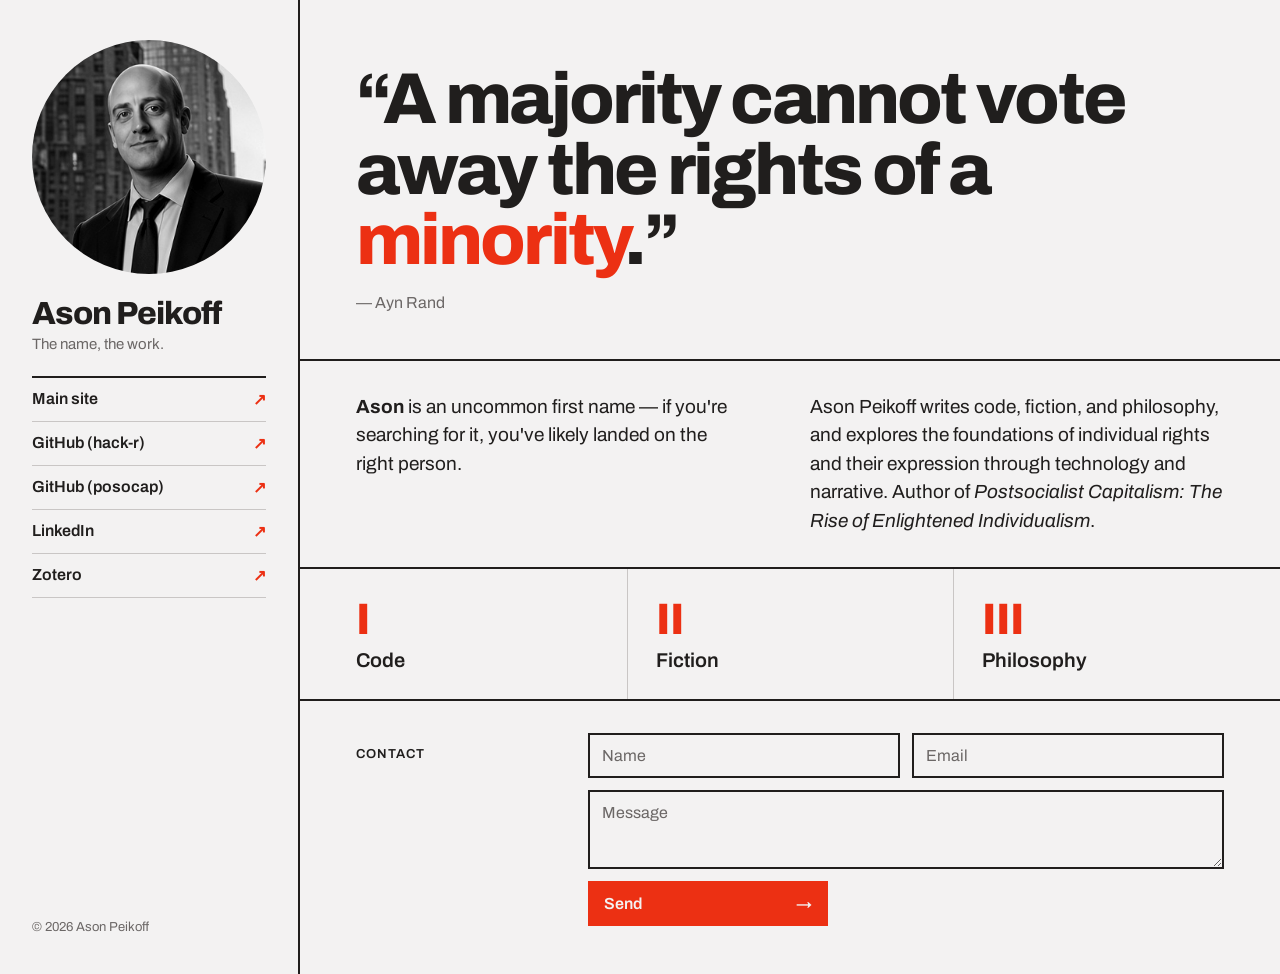
==== ason-pw/public/index.html @ e2af0a05 "Add ason.pw as a separate site in this repo Same personal-brand family as asonpeikoff.com but deploy" ====
<!DOCTYPE html>
<html lang="en">
<head>
  <meta charset="UTF-8">
  <meta name="viewport" content="width=device-width, initial-scale=1.0">
  <title>Ason Peikoff — the name, the work</title>
  <meta name="description" content="Ason Peikoff: who has the name, what it means, and where to find his code, fiction, and philosophy. Author of Postsocialist Capitalism: The Rise of Enlightened Individualism.">
  <meta name="author" content="Ason Peikoff">
  <meta name="color-scheme" content="dark light">
  <link rel="canonical" href="https://ason.pw/">

  <meta property="og:type" content="profile">
  <meta property="og:url" content="https://ason.pw/">
  <meta property="og:title" content="Ason Peikoff — the name, the work">
  <meta property="og:description" content="Who is Ason Peikoff: the name, the work, and where to find him.">
  <meta property="og:image" content="https://ason.pw/portrait.jpg">
  <meta property="og:image:alt" content="Portrait of Ason Peikoff">
  <meta name="twitter:card" content="summary">
  <meta name="twitter:title" content="Ason Peikoff — the name, the work">
  <meta name="twitter:description" content="Who is Ason Peikoff: the name, the work, and where to find him.">
  <meta name="twitter:image" content="https://ason.pw/portrait.jpg">

  <link rel="icon" href="favicon.svg" type="image/svg+xml">

  <link rel="preconnect" href="https://fonts.googleapis.com">
  <link rel="preconnect" href="https://fonts.gstatic.com" crossorigin>
  <link href="https://fonts.googleapis.com/css2?family=Archivo:ital,wght@0,400;0,600;0,800;1,400&display=swap" rel="stylesheet">
  <link rel="stylesheet" href="styles.css">

  <script type="application/ld+json">
  {
    "@context": "https://schema.org",
    "@type": "Person",
    "name": "Ason Peikoff",
    "url": "https://ason.pw/",
    "image": "https://ason.pw/portrait.jpg",
    "description": "Ason Peikoff: the name, the work. Code, fiction, and philosophy.",
    "knowsAbout": ["individual rights", "philosophy", "fiction", "software development"],
    "sameAs": [
      "https://asonpeikoff.com/",
      "https://github.com/hack-r",
      "https://github.com/posocap",
      "https://linkedin.com/in/apeikoff",
      "https://www.zotero.org/hackr/items"
    ]
  }
  </script>
</head>
<body>
  <div class="page">
    <aside class="rail">
      <div class="rail-head">
        <img class="portrait" src="portrait.jpg" alt="Portrait of Ason Peikoff" width="236" height="236">
        <div class="identity">
          <h1 class="name">Ason Peikoff</h1>
          <p class="tagline">The name, the work.</p>
        </div>
      </div>
      <nav class="links" aria-label="Profiles">
        <a href="https://asonpeikoff.com/">Main site<span class="arrow" aria-hidden="true">↗</span></a>
        <a href="https://github.com/hack-r">GitHub (hack-r)<span class="arrow" aria-hidden="true">↗</span></a>
        <a href="https://github.com/posocap">GitHub (posocap)<span class="arrow" aria-hidden="true">↗</span></a>
        <a href="https://linkedin.com/in/apeikoff">LinkedIn<span class="arrow" aria-hidden="true">↗</span></a>
        <a href="https://www.zotero.org/hackr/items">Zotero<span class="arrow" aria-hidden="true">↗</span></a>
      </nav>
      <p class="copyright">© 2026 Ason Peikoff</p>
    </aside>

    <main class="main">
      <section class="band quote">
        <blockquote>“A majority cannot vote away the rights of a <span class="accent">minority</span>.”</blockquote>
        <p class="attribution">— Ayn Rand</p>
      </section>

      <section class="band about">
        <p><strong>Ason</strong> is an uncommon first name — if you're searching for it, you've likely landed on the right person.</p>
        <p>Ason Peikoff writes code, fiction, and philosophy, and explores the foundations of individual rights and their expression through technology and narrative. Author of <em>Postsocialist Capitalism: The Rise of Enlightened Individualism</em>.</p>
      </section>

      <section class="band sections" aria-label="Sections">
        <div class="cell">
          <span class="numeral" aria-hidden="true">I</span>
          <a class="label" href="https://github.com/hack-r">Code</a>
        </div>
        <div class="cell">
          <span class="numeral" aria-hidden="true">II</span>
          <span class="label">Fiction</span>
        </div>
        <div class="cell">
          <span class="numeral" aria-hidden="true">III</span>
          <a class="label" href="https://posocap.com">Philosophy</a>
        </div>
      </section>

      <section class="band contact" id="contact">
        <h2 class="contact-label">Contact</h2>
        <form class="contact-form" action="https://formsubmit.co/asonpeikoff@gmail.com" method="POST">
          <input type="text" name="name" placeholder="Name" aria-label="Name" autocomplete="name" required>
          <input type="email" name="email" placeholder="Email" aria-label="Email" autocomplete="email" required>
          <textarea name="message" placeholder="Message" aria-label="Message" rows="3" required></textarea>
          <input type="hidden" name="_subject" value="New message from Ason.pw">
          <input type="hidden" name="_captcha" value="false">
          <input type="text" name="_honey" class="honey" tabindex="-1" autocomplete="off" aria-hidden="true">
          <input type="hidden" name="_next" value="https://ason.pw/#sent">
          <button type="submit">Send <span aria-hidden="true">→</span></button>
        </form>
        <p class="sent" id="sent" role="status">Thanks — message sent.</p>
      </section>
    </main>
  </div>

  <script>
    (function () {
      var form = document.querySelector('.contact-form');
      form.querySelector('button').addEventListener('click', function () {
        form.classList.add('submitted');
      });
    })();
  </script>
</body>
</html>
---- ason-pw/public/styles.css ----
/* AsonPeikoff.com — option 2d "Rail" */

:root {
  /* Dark (as designed) */
  --ground: #1a1817;
  --ink: #f3f2f2;
  --muted: #a09b99;
  --hairline: #3a3634;
  --portrait-bg: #2a2725;
  --accent: #ec3013;
  --button-hover: #ff4a2a;
  --button-active: #d42a10;
  --selection: rgba(236, 48, 19, 0.35);

  --font: 'Archivo', 'Helvetica Neue', Helvetica, Arial, sans-serif;
  --rule-major: 2px solid var(--ink);
  --rule-minor: 1px solid var(--hairline);
}

@media (prefers-color-scheme: light) {
  :root {
    --ground: #f3f2f2;
    --ink: #201e1d;
    --muted: #6b6766;
    --hairline: #c9c6c5;
    --portrait-bg: #eae9e9;
    --button-hover: #c82408;
    --button-active: #a51d06;
    --selection: rgba(236, 48, 19, 0.25);
  }
}

*, *::before, *::after { box-sizing: border-box; }

html { -webkit-text-size-adjust: 100%; }

body {
  margin: 0;
  background: var(--ground);
  color: var(--ink);
  font-family: var(--font);
  font-weight: 400;
  -webkit-font-smoothing: antialiased;
  -moz-osx-font-smoothing: grayscale;
}

::selection { background: var(--selection); color: var(--ink); }

a { color: inherit; text-decoration: none; }
a:hover { color: var(--accent); }

:focus { outline: none; }
:focus-visible { outline: 2px solid #ec3013; outline-offset: 2px; }

p, h1, h2, blockquote { margin: 0; }

/* ---------- Layout ---------- */

.page {
  display: grid;
  grid-template-columns: 300px minmax(0, 1fr);
  max-width: 1440px;
  min-height: 100vh;
}

/* ---------- Rail ---------- */

.rail {
  padding: 40px 32px;
  border-right: var(--rule-major);
  display: flex;
  flex-direction: column;
  gap: 24px;
}

.portrait {
  display: block;
  width: 100%;
  height: auto;
  aspect-ratio: 1;
  object-fit: cover;
  filter: grayscale(1) contrast(1.1);
  background: var(--portrait-bg);
  border-radius: 50%;
}

.rail-head { display: flex; flex-direction: column; gap: 24px; }

.identity { display: flex; flex-direction: column; gap: 6px; }

.name {
  font-size: 32px;
  font-weight: 800;
  line-height: 1;
  letter-spacing: -0.03em;
}

.tagline { font-size: 15px; color: var(--muted); }

.links {
  border-top: var(--rule-major);
  display: flex;
  flex-direction: column;
  font-size: 16px;
  font-weight: 600;
}

.links a {
  display: flex;
  justify-content: space-between;
  padding: 12px 0;
  border-bottom: var(--rule-minor);
}

.arrow { color: var(--accent); }

.copyright { margin-top: auto; font-size: 13px; color: var(--muted); }

/* ---------- Main ---------- */

.main { display: flex; flex-direction: column; min-width: 0; }

.band { border-bottom: var(--rule-major); }
.band:last-child { border-bottom: 0; }

.accent { color: var(--accent); }

/* Quote */
.quote {
  padding: 64px 56px 48px;
  display: flex;
  flex-direction: column;
  gap: 18px;
}

.quote blockquote {
  font-size: clamp(40px, 7vw, 72px);
  font-weight: 800;
  line-height: 0.98;
  letter-spacing: -0.04em;
  text-wrap: pretty;
}

.attribution { font-size: 16px; color: var(--muted); }

/* About */
.about {
  padding: 32px 56px;
  display: grid;
  grid-template-columns: 1fr 1fr;
  gap: 40px;
}

.about p { font-size: 19px; line-height: 1.5; text-wrap: pretty; }

/* Sections */
.sections {
  display: grid;
  grid-template-columns: repeat(3, minmax(0, 1fr));
}

.cell {
  padding: 28px;
  display: flex;
  flex-direction: column;
  gap: 8px;
}

.cell:first-child { padding-left: 56px; }
.cell + .cell { border-left: var(--rule-minor); }

.cell .label { color: inherit; text-decoration: none; }
.cell .label:hover { color: var(--accent); }

.numeral {
  font-size: 44px;
  font-weight: 800;
  line-height: 1;
  color: var(--accent);
}

.label { font-size: 20px; font-weight: 600; }
.note { font-size: 15px; color: var(--muted); }
.link { font-size: 15px; font-weight: 600; }

/* Contact */
.contact {
  padding: 32px 56px 48px;
  display: grid;
  grid-template-columns: 200px minmax(0, 1fr);
  gap: 32px;
}

.contact-label {
  font-size: 13px;
  font-weight: 600;
  letter-spacing: 0.08em;
  text-transform: uppercase;
  padding-top: 14px;
}

.contact-form {
  display: grid;
  grid-template-columns: 1fr 1fr;
  gap: 12px;
}

.contact-form input,
.contact-form textarea {
  font: inherit;
  font-size: 16px;
  padding: 12px;
  border: 2px solid var(--ink);
  border-radius: 0;
  background: var(--ground);
  color: var(--ink);
  width: 100%;
  -webkit-appearance: none;
  appearance: none;
}

.contact-form ::placeholder { color: var(--muted); opacity: 1; }

.contact-form textarea { grid-column: span 2; resize: vertical; }

.contact-form.submitted input:invalid,
.contact-form.submitted textarea:invalid { border-color: var(--accent); }

.contact-form .honey { display: none; }

.contact-form button {
  font: inherit;
  font-size: 16px;
  font-weight: 600;
  width: 240px;
  padding: 14px 16px;
  border: 0;
  border-radius: 0;
  background: var(--accent);
  color: var(--ground);
  cursor: pointer;
  display: flex;
  justify-content: space-between;
  text-align: left;
}

.contact-form button:hover { background: var(--button-hover); }
.contact-form button:active { background: var(--button-active); }

.sent {
  display: none;
  font-size: 16px;
  padding-top: 14px;
}

.sent:target { display: block; }
.contact:has(.sent:target) .contact-form { display: none; }

/* ---------- Responsive ---------- */

@media (max-width: 900px) {
  .page { grid-template-columns: minmax(0, 1fr); }

  /* Mobile order: identity, then content, then profile links and footer. */
  .rail { display: contents; }

  .rail-head {
    order: 1;
    padding: 24px;
    border-bottom: var(--rule-major);
    display: grid;
    grid-template-columns: 120px minmax(0, 1fr);
    gap: 24px;
    align-items: center;
  }

  .portrait { width: 120px; height: 120px; }

  .main { order: 2; }

  .links {
    order: 3;
    margin: 0 24px;
  }

  .copyright {
    order: 4;
    margin-top: 0;
    padding: 24px;
  }

  .quote { padding: 40px 24px 32px; }

  .about {
    padding: 24px;
    grid-template-columns: minmax(0, 1fr);
    gap: 24px;
  }

  .sections { grid-template-columns: minmax(0, 1fr); }
  .cell, .cell:first-child { padding: 24px; }
  .cell + .cell { border-left: 0; border-top: var(--rule-minor); }

  .contact {
    padding: 24px 24px 40px;
    grid-template-columns: minmax(0, 1fr);
    gap: 16px;
  }

  .contact-label { padding-top: 0; }
  .contact-form { grid-template-columns: minmax(0, 1fr); }
  .contact-form textarea { grid-column: auto; }
  .contact-form button { width: 100%; }
  .sent { padding-top: 0; }
}
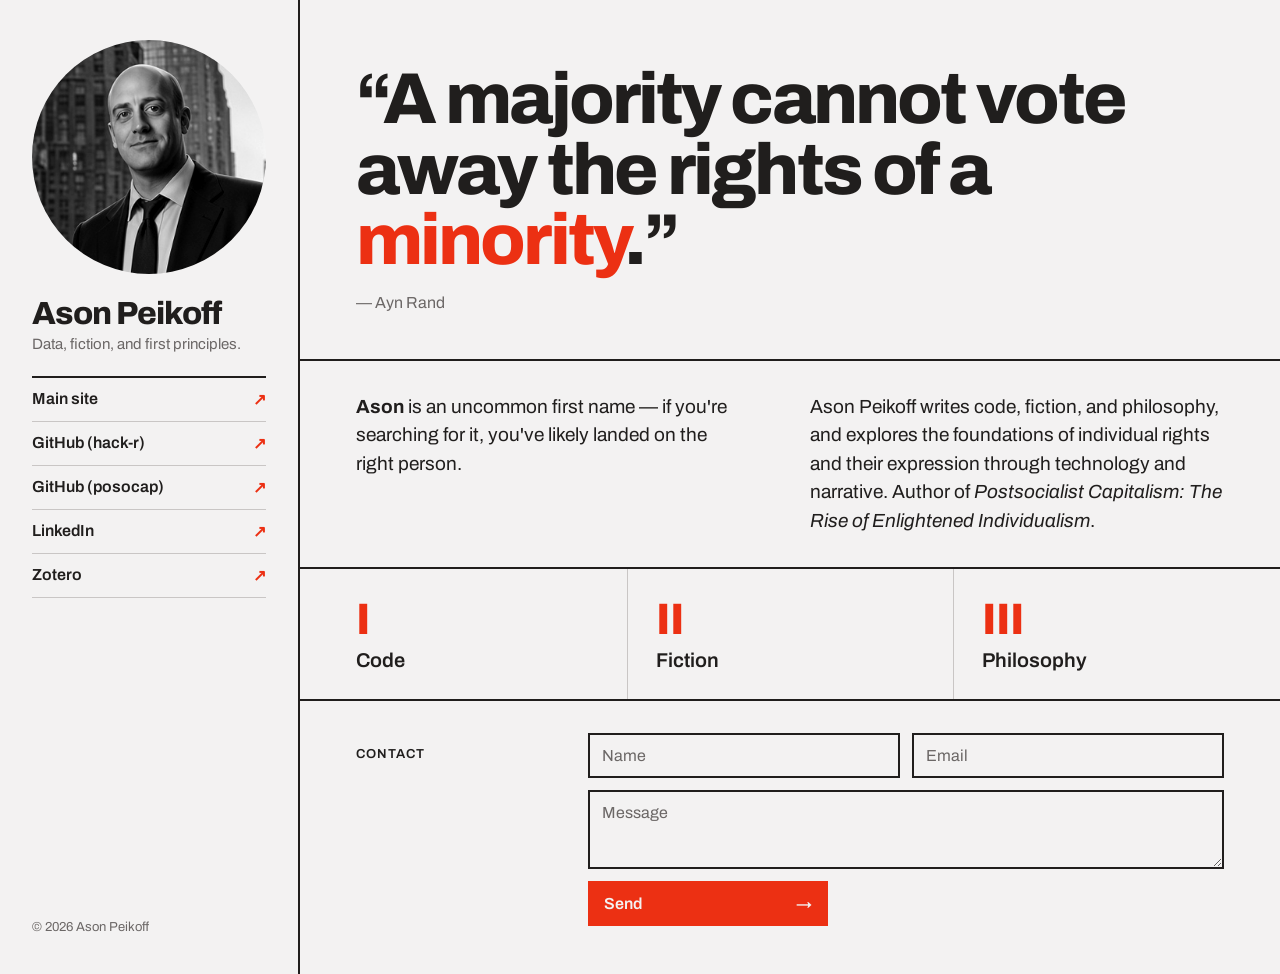
==== commit 5249fef3: "ason.pw: point Main site to peikoff.net; new tagline Co-Authored-By: Claude Sonnet 5.5 <noreply@anth" ====
--- a/ason-pw/public/index.html
+++ b/ason-pw/public/index.html
@@ -3,7 +3,7 @@
 <head>
   <meta charset="UTF-8">
   <meta name="viewport" content="width=device-width, initial-scale=1.0">
-  <title>Ason Peikoff — the name, the work</title>
+  <title>Ason Peikoff — Data, Fiction, and First Principles</title>
   <meta name="description" content="Ason Peikoff: who has the name, what it means, and where to find his code, fiction, and philosophy. Author of Postsocialist Capitalism: The Rise of Enlightened Individualism.">
   <meta name="author" content="Ason Peikoff">
   <meta name="color-scheme" content="dark light">
@@ -11,13 +11,13 @@
 
   <meta property="og:type" content="profile">
   <meta property="og:url" content="https://ason.pw/">
-  <meta property="og:title" content="Ason Peikoff — the name, the work">
-  <meta property="og:description" content="Who is Ason Peikoff: the name, the work, and where to find him.">
+  <meta property="og:title" content="Ason Peikoff — Data, Fiction, and First Principles">
+  <meta property="og:description" content="Ason Peikoff: data, fiction, and first principles — and where to find him.">
   <meta property="og:image" content="https://ason.pw/portrait.jpg">
   <meta property="og:image:alt" content="Portrait of Ason Peikoff">
   <meta name="twitter:card" content="summary">
-  <meta name="twitter:title" content="Ason Peikoff — the name, the work">
-  <meta name="twitter:description" content="Who is Ason Peikoff: the name, the work, and where to find him.">
+  <meta name="twitter:title" content="Ason Peikoff — Data, Fiction, and First Principles">
+  <meta name="twitter:description" content="Ason Peikoff: data, fiction, and first principles — and where to find him.">
   <meta name="twitter:image" content="https://ason.pw/portrait.jpg">
 
   <link rel="icon" href="favicon.svg" type="image/svg+xml">
@@ -34,7 +34,7 @@
     "name": "Ason Peikoff",
     "url": "https://ason.pw/",
     "image": "https://ason.pw/portrait.jpg",
-    "description": "Ason Peikoff: the name, the work. Code, fiction, and philosophy.",
+    "description": "Ason Peikoff: data, fiction, and first principles. Code, fiction, and philosophy.",
     "knowsAbout": ["individual rights", "philosophy", "fiction", "software development"],
     "sameAs": [
       "https://asonpeikoff.com/",
@@ -53,11 +53,11 @@
         <img class="portrait" src="portrait.jpg" alt="Portrait of Ason Peikoff" width="236" height="236">
         <div class="identity">
           <h1 class="name">Ason Peikoff</h1>
-          <p class="tagline">The name, the work.</p>
+          <p class="tagline">Data, fiction, and first principles.</p>
         </div>
       </div>
       <nav class="links" aria-label="Profiles">
-        <a href="https://asonpeikoff.com/">Main site<span class="arrow" aria-hidden="true">↗</span></a>
+        <a href="https://peikoff.net/">Main site<span class="arrow" aria-hidden="true">↗</span></a>
         <a href="https://github.com/hack-r">GitHub (hack-r)<span class="arrow" aria-hidden="true">↗</span></a>
         <a href="https://github.com/posocap">GitHub (posocap)<span class="arrow" aria-hidden="true">↗</span></a>
         <a href="https://linkedin.com/in/apeikoff">LinkedIn<span class="arrow" aria-hidden="true">↗</span></a>
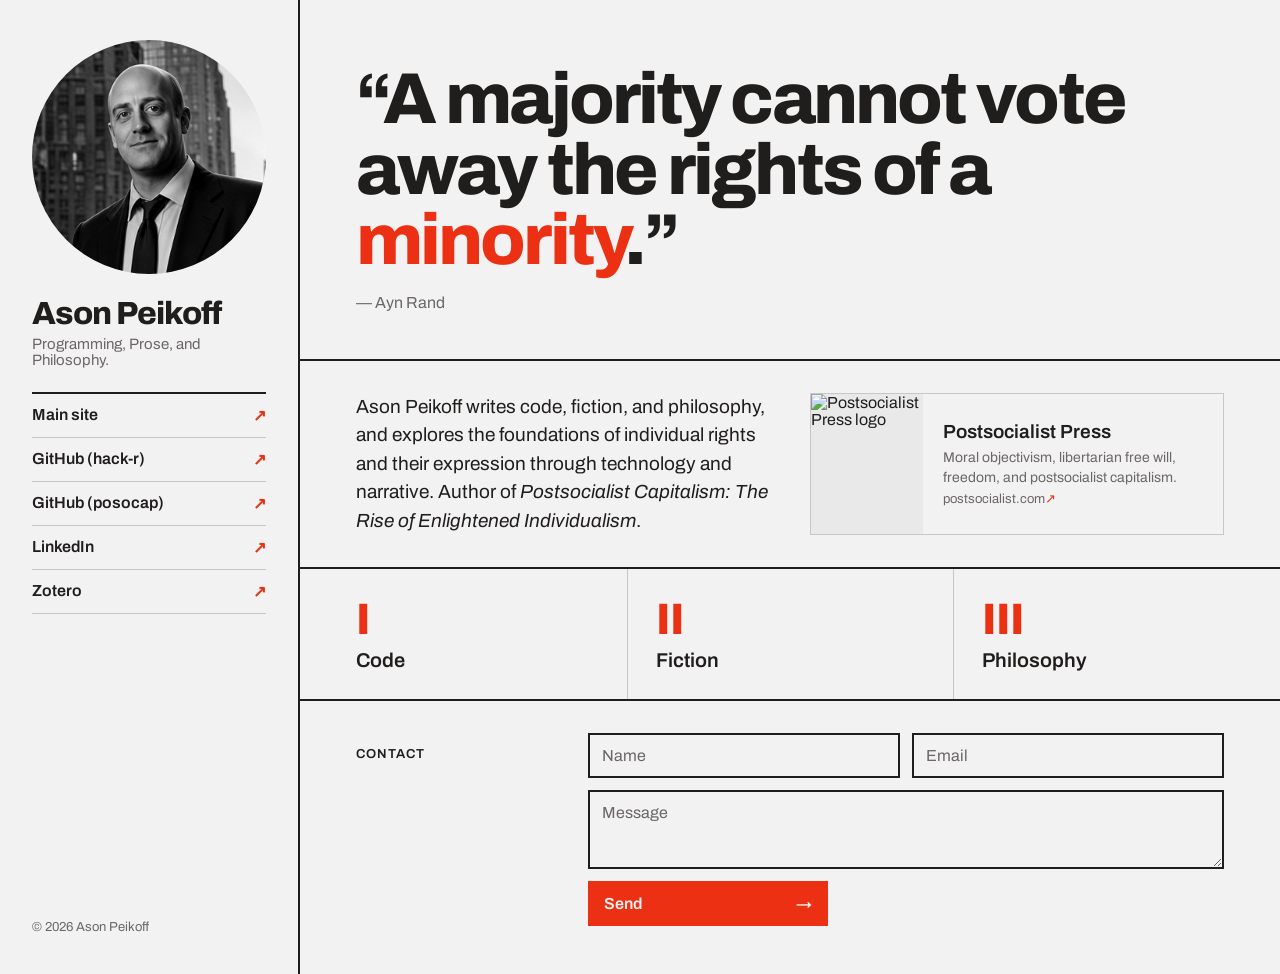
==== commit 773dfecf: "Tagline, Substack link card, drop name blurb Co-Authored-By: Claude Sonnet 5.5 <noreply@anthropic.co" ====
--- a/ason-pw/public/index.html
+++ b/ason-pw/public/index.html
@@ -3,7 +3,7 @@
 <head>
   <meta charset="UTF-8">
   <meta name="viewport" content="width=device-width, initial-scale=1.0">
-  <title>Ason Peikoff — Data, Fiction, and First Principles</title>
+  <title>Ason Peikoff — Programming, Prose, and Philosophy</title>
   <meta name="description" content="Ason Peikoff: who has the name, what it means, and where to find his code, fiction, and philosophy. Author of Postsocialist Capitalism: The Rise of Enlightened Individualism.">
   <meta name="author" content="Ason Peikoff">
   <meta name="color-scheme" content="dark light">
@@ -11,13 +11,13 @@
 
   <meta property="og:type" content="profile">
   <meta property="og:url" content="https://ason.pw/">
-  <meta property="og:title" content="Ason Peikoff — Data, Fiction, and First Principles">
-  <meta property="og:description" content="Ason Peikoff: data, fiction, and first principles — and where to find him.">
+  <meta property="og:title" content="Ason Peikoff — Programming, Prose, and Philosophy">
+  <meta property="og:description" content="Ason Peikoff: programming, prose, and philosophy — and where to find him.">
   <meta property="og:image" content="https://ason.pw/portrait.jpg">
   <meta property="og:image:alt" content="Portrait of Ason Peikoff">
   <meta name="twitter:card" content="summary">
-  <meta name="twitter:title" content="Ason Peikoff — Data, Fiction, and First Principles">
-  <meta name="twitter:description" content="Ason Peikoff: data, fiction, and first principles — and where to find him.">
+  <meta name="twitter:title" content="Ason Peikoff — Programming, Prose, and Philosophy">
+  <meta name="twitter:description" content="Ason Peikoff: programming, prose, and philosophy — and where to find him.">
   <meta name="twitter:image" content="https://ason.pw/portrait.jpg">
 
   <link rel="icon" href="favicon.svg" type="image/svg+xml">
@@ -34,7 +34,7 @@
     "name": "Ason Peikoff",
     "url": "https://ason.pw/",
     "image": "https://ason.pw/portrait.jpg",
-    "description": "Ason Peikoff: data, fiction, and first principles. Code, fiction, and philosophy.",
+    "description": "Ason Peikoff: programming, prose, and philosophy. Code, fiction, and philosophy.",
     "knowsAbout": ["individual rights", "philosophy", "fiction", "software development"],
     "sameAs": [
       "https://asonpeikoff.com/",
@@ -53,7 +53,7 @@
         <img class="portrait" src="portrait.jpg" alt="Portrait of Ason Peikoff" width="236" height="236">
         <div class="identity">
           <h1 class="name">Ason Peikoff</h1>
-          <p class="tagline">Data, fiction, and first principles.</p>
+          <p class="tagline">Programming, Prose, and Philosophy.</p>
         </div>
       </div>
       <nav class="links" aria-label="Profiles">
@@ -73,8 +73,15 @@
       </section>
 
       <section class="band about">
-        <p><strong>Ason</strong> is an uncommon first name — if you're searching for it, you've likely landed on the right person.</p>
-        <p>Ason Peikoff writes code, fiction, and philosophy, and explores the foundations of individual rights and their expression through technology and narrative. Author of <em>Postsocialist Capitalism: The Rise of Enlightened Individualism</em>.</p>
+                <p>Ason Peikoff writes code, fiction, and philosophy, and explores the foundations of individual rights and their expression through technology and narrative. Author of <em>Postsocialist Capitalism: The Rise of Enlightened Individualism</em>.</p>
+        <a class="substack-card" href="https://www.postsocialist.com/">
+          <img src="https://substackcdn.com/image/fetch/$s_!jYEw!,w_400,h_400,c_fill,f_auto,q_auto:good,fl_progressive:steep,g_auto/https%3A%2F%2Fsubstack-post-media.s3.amazonaws.com%2Fpublic%2Fimages%2F499de2a9-cf9a-4f7a-9187-54830aef7c7e_778x778.png" alt="Postsocialist Press logo" width="112" height="112" loading="lazy">
+          <span class="sc-body">
+            <span class="sc-title">Postsocialist Press</span>
+            <span class="sc-desc">Moral objectivism, libertarian free will, freedom, and postsocialist capitalism.</span>
+            <span class="sc-host">postsocialist.com<span class="arrow" aria-hidden="true">↗</span></span>
+          </span>
+        </a>
       </section>
 
       <section class="band sections" aria-label="Sections">
--- a/ason-pw/public/styles.css
+++ b/ason-pw/public/styles.css
@@ -313,3 +313,32 @@
   .contact-form button { width: 100%; }
   .sent { padding-top: 0; }
 }
+
+/* Substack link card (sits in the About band; stretches to the text column's height) */
+.substack-card {
+  display: grid;
+  grid-template-columns: auto minmax(0, 1fr);
+  align-self: stretch;
+  min-height: 96px;
+  border: var(--rule-minor);
+  color: inherit;
+  text-decoration: none;
+  overflow: hidden;
+}
+.substack-card img {
+  display: block;
+  height: 100%;
+  min-height: 96px;
+  aspect-ratio: 1;
+  object-fit: cover;
+  background: var(--portrait-bg);
+}
+.sc-body { display: flex; flex-direction: column; justify-content: center; gap: 4px; padding: 12px 20px; min-width: 0; }
+.sc-title { font-size: 19px; font-weight: 600; line-height: 1.2; }
+.sc-desc { font-size: 14px; line-height: 1.4; color: var(--muted); }
+.sc-host { font-size: 13px; color: var(--muted); }
+.substack-card:hover { border-color: var(--accent); }
+.substack-card:hover .sc-title { color: var(--accent); }
+@media (max-width: 900px) {
+  .substack-card img { height: 96px; width: 96px; min-height: 0; }
+}
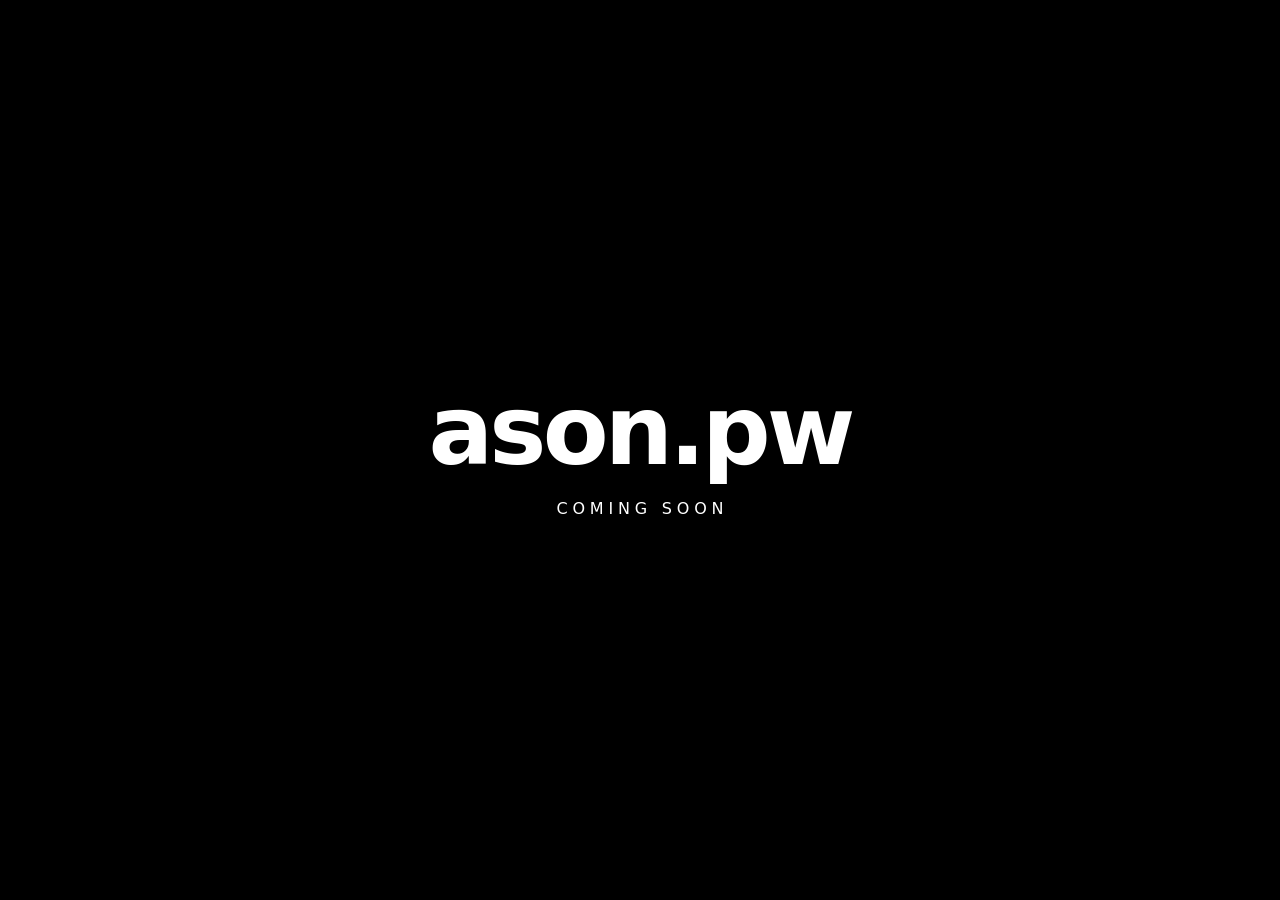
==== commit 4bbf8ca3: "Replace ason.pw with a coming-soon page Single black-and-white page with no external fonts, scripts," ====
--- a/ason-pw/public/index.html
+++ b/ason-pw/public/index.html
@@ -2,127 +2,46 @@
 <html lang="en">
 <head>
   <meta charset="UTF-8">
-  <meta name="viewport" content="width=device-width, initial-scale=1.0">
-  <title>Ason Peikoff — Programming, Prose, and Philosophy</title>
-  <meta name="description" content="Ason Peikoff: who has the name, what it means, and where to find his code, fiction, and philosophy. Author of Postsocialist Capitalism: The Rise of Enlightened Individualism.">
-  <meta name="author" content="Ason Peikoff">
-  <meta name="color-scheme" content="dark light">
+  <meta name="viewport" content="width=device-width, initial-scale=1">
+  <title>ason.pw — Coming soon</title>
+  <meta name="description" content="ason.pw is coming soon.">
+  <meta name="color-scheme" content="dark">
+  <meta name="theme-color" content="#000000">
   <link rel="canonical" href="https://ason.pw/">
-
-  <meta property="og:type" content="profile">
-  <meta property="og:url" content="https://ason.pw/">
-  <meta property="og:title" content="Ason Peikoff — Programming, Prose, and Philosophy">
-  <meta property="og:description" content="Ason Peikoff: programming, prose, and philosophy — and where to find him.">
-  <meta property="og:image" content="https://ason.pw/portrait.jpg">
-  <meta property="og:image:alt" content="Portrait of Ason Peikoff">
-  <meta name="twitter:card" content="summary">
-  <meta name="twitter:title" content="Ason Peikoff — Programming, Prose, and Philosophy">
-  <meta name="twitter:description" content="Ason Peikoff: programming, prose, and philosophy — and where to find him.">
-  <meta name="twitter:image" content="https://ason.pw/portrait.jpg">
-
-  <link rel="icon" href="favicon.svg" type="image/svg+xml">
-
-  <link rel="preconnect" href="https://fonts.googleapis.com">
-  <link rel="preconnect" href="https://fonts.gstatic.com" crossorigin>
-  <link href="https://fonts.googleapis.com/css2?family=Archivo:ital,wght@0,400;0,600;0,800;1,400&display=swap" rel="stylesheet">
-  <link rel="stylesheet" href="styles.css">
-
-  <script type="application/ld+json">
-  {
-    "@context": "https://schema.org",
-    "@type": "Person",
-    "name": "Ason Peikoff",
-    "url": "https://ason.pw/",
-    "image": "https://ason.pw/portrait.jpg",
-    "description": "Ason Peikoff: programming, prose, and philosophy. Code, fiction, and philosophy.",
-    "knowsAbout": ["individual rights", "philosophy", "fiction", "software development"],
-    "sameAs": [
-      "https://asonpeikoff.com/",
-      "https://github.com/hack-r",
-      "https://github.com/posocap",
-      "https://linkedin.com/in/apeikoff",
-      "https://www.zotero.org/hackr/items"
-    ]
-  }
-  </script>
+  <link rel="icon" href="/favicon.svg" type="image/svg+xml">
+  <style>
+    *, *::before, *::after { box-sizing: border-box; }
+    html, body { height: 100%; margin: 0; }
+    body {
+      display: grid;
+      place-items: center;
+      padding: 1.5rem;
+      background: #000;
+      color: #fff;
+      font-family: system-ui, -apple-system, "Segoe UI", Helvetica, Arial, sans-serif;
+      text-align: center;
+      -webkit-font-smoothing: antialiased;
+    }
+    h1 {
+      margin: 0;
+      font-size: clamp(2.5rem, 12vw, 6rem);
+      font-weight: 800;
+      letter-spacing: -0.04em;
+      line-height: 1;
+    }
+    p {
+      margin: 1.25rem 0 0;
+      font-size: clamp(0.8rem, 2.5vw, 1rem);
+      letter-spacing: 0.3em;
+      text-indent: 0.3em;
+      text-transform: uppercase;
+    }
+  </style>
 </head>
 <body>
-  <div class="page">
-    <aside class="rail">
-      <div class="rail-head">
-        <img class="portrait" src="portrait.jpg" alt="Portrait of Ason Peikoff" width="236" height="236">
-        <div class="identity">
-          <h1 class="name">Ason Peikoff</h1>
-          <p class="tagline">Programming, Prose, and Philosophy.</p>
-        </div>
-      </div>
-      <nav class="links" aria-label="Profiles">
-        <a href="https://peikoff.net/">Main site<span class="arrow" aria-hidden="true">↗</span></a>
-        <a href="https://github.com/hack-r">GitHub (hack-r)<span class="arrow" aria-hidden="true">↗</span></a>
-        <a href="https://github.com/posocap">GitHub (posocap)<span class="arrow" aria-hidden="true">↗</span></a>
-        <a href="https://linkedin.com/in/apeikoff">LinkedIn<span class="arrow" aria-hidden="true">↗</span></a>
-        <a href="https://www.zotero.org/hackr/items">Zotero<span class="arrow" aria-hidden="true">↗</span></a>
-      </nav>
-      <p class="copyright">© 2026 Ason Peikoff</p>
-    </aside>
-
-    <main class="main">
-      <section class="band quote">
-        <blockquote>“A majority cannot vote away the rights of a <span class="accent">minority</span>.”</blockquote>
-        <p class="attribution">— Ayn Rand</p>
-      </section>
-
-      <section class="band about">
-                <p>Ason Peikoff writes code, fiction, and philosophy, and explores the foundations of individual rights and their expression through technology and narrative. Author of <em>Postsocialist Capitalism: The Rise of Enlightened Individualism</em>.</p>
-        <a class="substack-card" href="https://www.postsocialist.com/">
-          <img src="https://substackcdn.com/image/fetch/$s_!jYEw!,w_400,h_400,c_fill,f_auto,q_auto:good,fl_progressive:steep,g_auto/https%3A%2F%2Fsubstack-post-media.s3.amazonaws.com%2Fpublic%2Fimages%2F499de2a9-cf9a-4f7a-9187-54830aef7c7e_778x778.png" alt="Postsocialist Press logo" width="112" height="112" loading="lazy">
-          <span class="sc-body">
-            <span class="sc-title">Postsocialist Press</span>
-            <span class="sc-desc">Moral objectivism, libertarian free will, freedom, and postsocialist capitalism.</span>
-            <span class="sc-host">postsocialist.com<span class="arrow" aria-hidden="true">↗</span></span>
-          </span>
-        </a>
-      </section>
-
-      <section class="band sections" aria-label="Sections">
-        <div class="cell">
-          <span class="numeral" aria-hidden="true">I</span>
-          <a class="label" href="https://github.com/hack-r">Code</a>
-        </div>
-        <div class="cell">
-          <span class="numeral" aria-hidden="true">II</span>
-          <span class="label">Fiction</span>
-        </div>
-        <div class="cell">
-          <span class="numeral" aria-hidden="true">III</span>
-          <a class="label" href="https://posocap.com">Philosophy</a>
-        </div>
-      </section>
-
-      <section class="band contact" id="contact">
-        <h2 class="contact-label">Contact</h2>
-        <form class="contact-form" action="https://formsubmit.co/asonpeikoff@gmail.com" method="POST">
-          <input type="text" name="name" placeholder="Name" aria-label="Name" autocomplete="name" required>
-          <input type="email" name="email" placeholder="Email" aria-label="Email" autocomplete="email" required>
-          <textarea name="message" placeholder="Message" aria-label="Message" rows="3" required></textarea>
-          <input type="hidden" name="_subject" value="New message from Ason.pw">
-          <input type="hidden" name="_captcha" value="false">
-          <input type="text" name="_honey" class="honey" tabindex="-1" autocomplete="off" aria-hidden="true">
-          <input type="hidden" name="_next" value="https://ason.pw/#sent">
-          <button type="submit">Send <span aria-hidden="true">→</span></button>
-        </form>
-        <p class="sent" id="sent" role="status">Thanks — message sent.</p>
-      </section>
-    </main>
-  </div>
-
-  <script>
-    (function () {
-      var form = document.querySelector('.contact-form');
-      form.querySelector('button').addEventListener('click', function () {
-        form.classList.add('submitted');
-      });
-    })();
-  </script>
+  <main>
+    <h1>ason.pw</h1>
+    <p>Coming soon</p>
+  </main>
 </body>
 </html>
